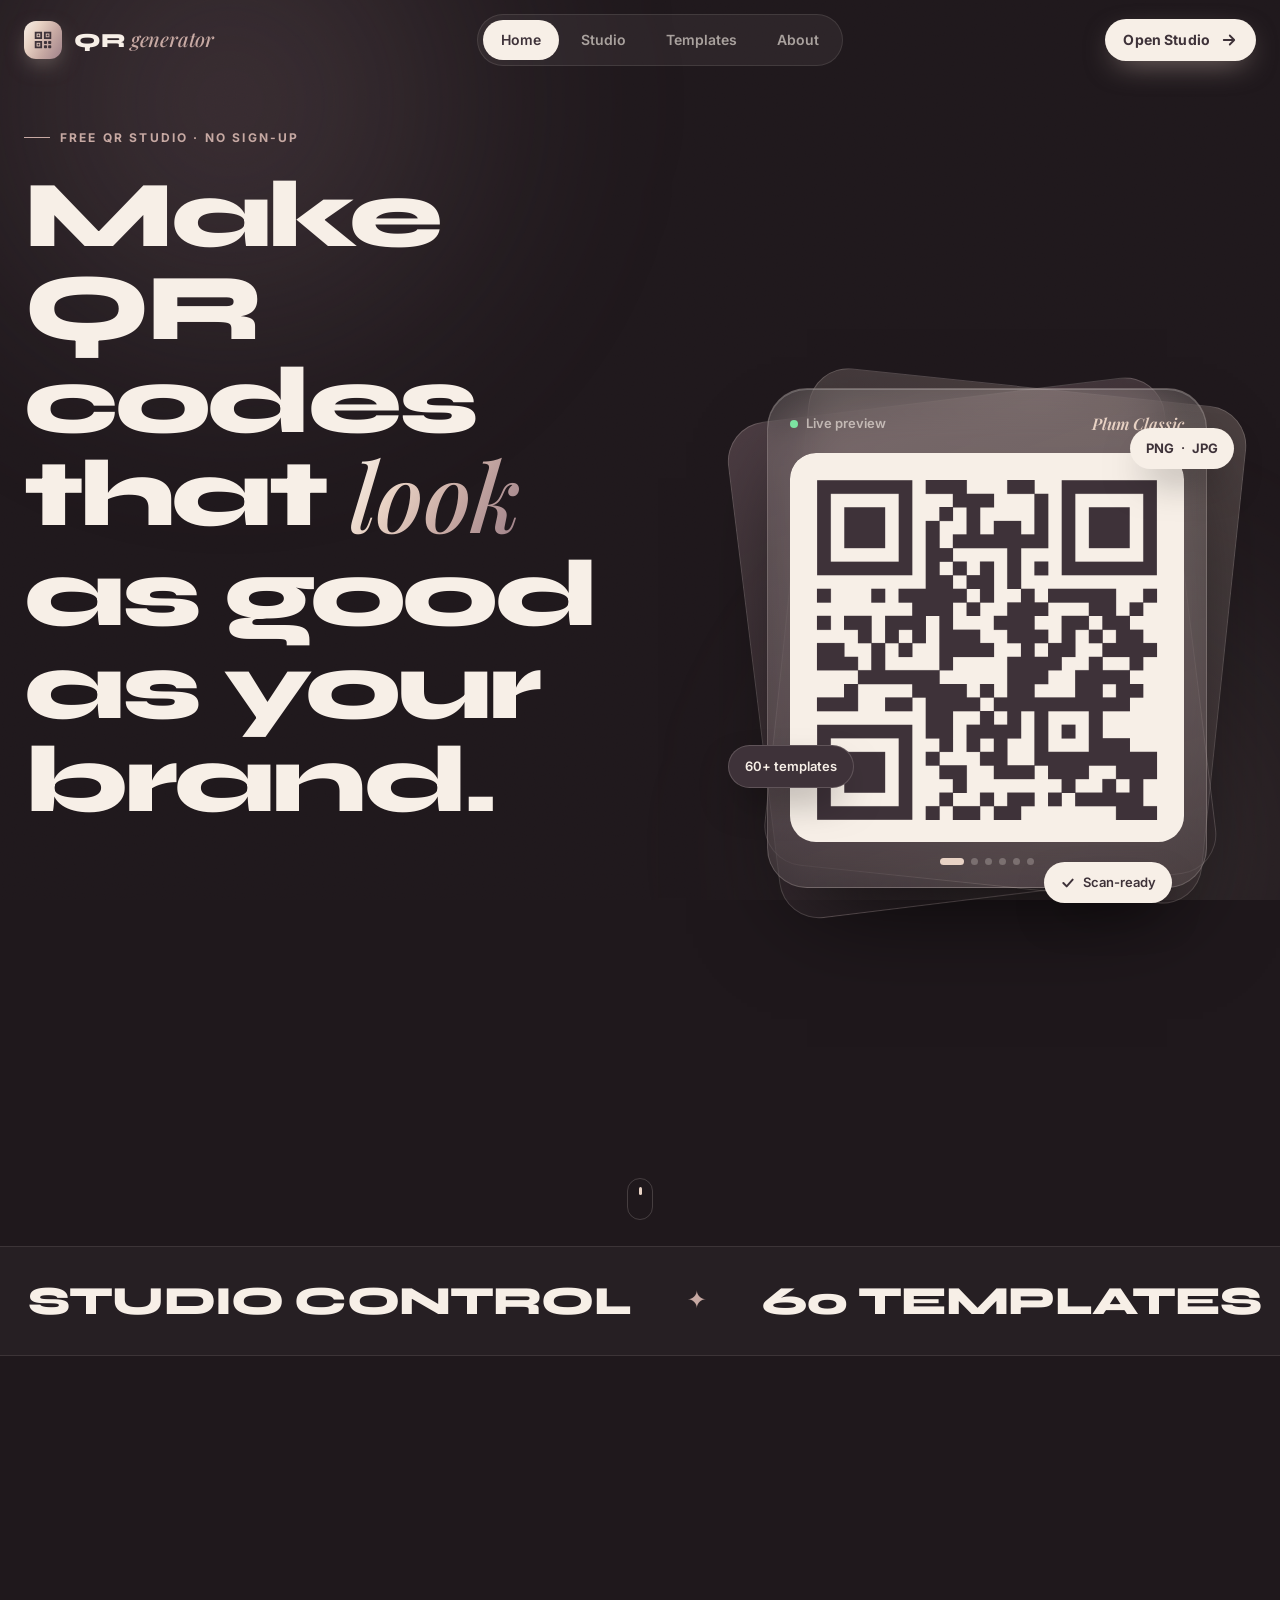
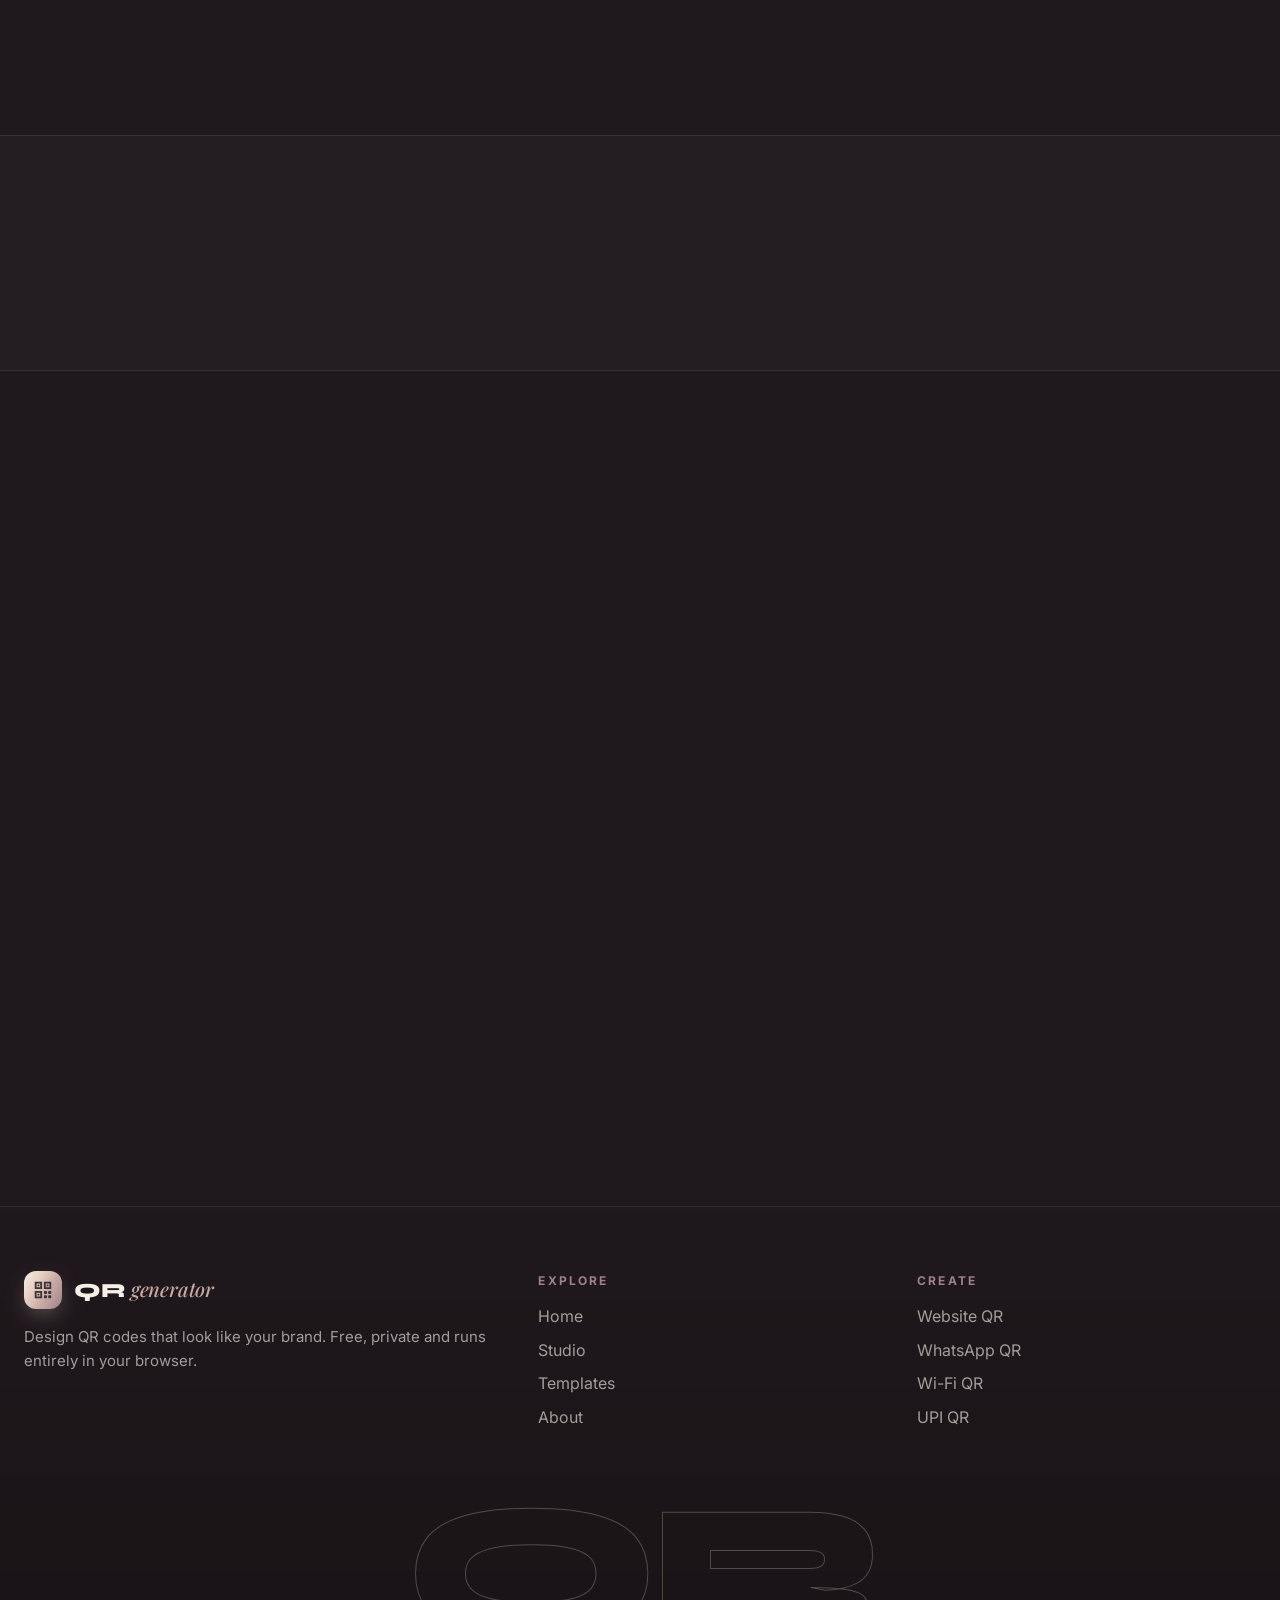
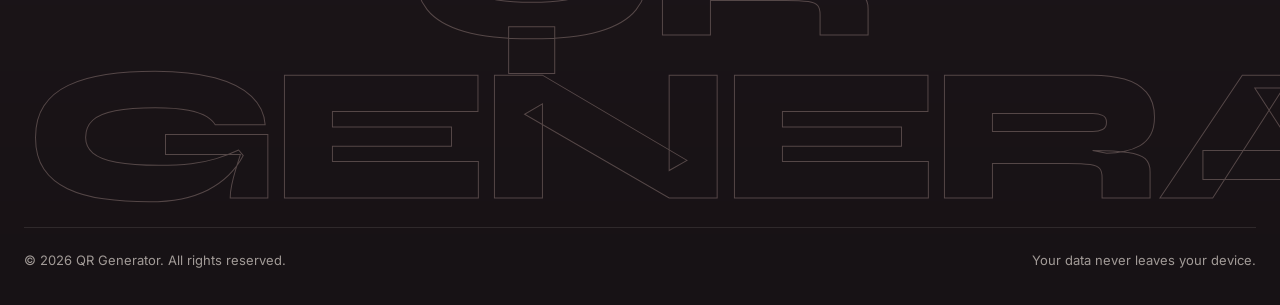
==== index.html @ 47aa8e22 "Initial deploy via Zip2Git (19 files)" ====
<!doctype html>
<html lang="en">
<head>
<meta charset="utf-8">
<meta name="viewport" content="width=device-width, initial-scale=1">
<title>QR Generator — Design QR codes that look like your brand</title>
<meta name="description" content="Paste a link, shape every detail in a full design studio, and export crisp PNG or JPG QR codes. 60 templates, 60 colour combos, logos, backgrounds — free and private.">
<meta name="theme-color" content="#1F181C">
<link rel="icon" href="assets/favicon.svg" type="image/svg+xml">
<link rel="preconnect" href="https://fonts.googleapis.com">
<link rel="preconnect" href="https://fonts.gstatic.com" crossorigin>
<link href="https://fonts.googleapis.com/css2?family=Inter:wght@400;500;600;700&family=Playfair+Display:ital,wght@1,500;1,600&family=Syne:wght@700;800&display=swap" rel="stylesheet">
<link rel="stylesheet" href="css/style.css">
<link rel="stylesheet" href="css/home.css">
<script>try{var s=sessionStorage;if(s.getItem('qro-t'))document.documentElement.classList.add('px-in');else if(s.getItem('qro-seen'))document.documentElement.classList.add('skip-loader');}catch(e){}</script>
</head>
<body data-page="home">

<div class="loader" id="loader" aria-hidden="true"><div class="loader-in">
  <div class="loader-logo"><span style="--i:0">Q</span><span style="--i:1">R</span><span class="serif" style="--i:2">g</span><span class="serif" style="--i:3">e</span><span class="serif" style="--i:4">n</span></div>
  <div class="loader-bar"><i id="loader-bar"></i></div>
  <div class="loader-count" id="loader-count">000</div>
</div></div>

<main>
  <!-- ============ HERO ============ -->
  <section class="hero">
    <div class="container hero-grid">
      <div class="hero-copy">
        <span class="eyebrow" data-reveal>Free QR studio · No sign-up</span>
        <h1 class="display hero-title" data-split>Make QR codes that <em class="serif grad-text">look</em> as good as your brand.</h1>
        <p class="lead" data-reveal style="--d:.25s">Paste a link, shape every detail inside the studio and export razor-sharp PNG or JPG. 60 templates, 60 colour combos, logos and backgrounds — all in your browser.</p>

        <form class="urlbar" id="urlform" data-reveal style="--d:.35s" autocomplete="off" novalidate>
          <svg class="u-ico" viewBox="0 0 24 24" fill="none" stroke="currentColor" stroke-width="2" stroke-linecap="round" stroke-linejoin="round" aria-hidden="true"><path d="M10 13a5 5 0 0 0 7.07 0l3-3a5 5 0 0 0-7.07-7.07l-1.7 1.7"/><path d="M14 11a5 5 0 0 0-7.07 0l-3 3A5 5 0 0 0 11 21.07l1.7-1.7"/></svg>
          <label class="sr-only" for="url">Website link</label>
          <input id="url" name="url" type="text" inputmode="url" placeholder="Paste your website link here…" spellcheck="false" autocapitalize="off">
          <button type="button" class="paste" id="paste" aria-label="Paste from clipboard" title="Paste">
            <svg viewBox="0 0 24 24" fill="none" stroke="currentColor" stroke-width="2" stroke-linecap="round" stroke-linejoin="round"><rect x="8" y="3" width="8" height="4" rx="1.5"/><path d="M16 5h2a2 2 0 0 1 2 2v12a2 2 0 0 1-2 2H6a2 2 0 0 1-2-2V7a2 2 0 0 1 2-2h2"/></svg>
            <span>Paste</span>
          </button>
          <button type="submit" class="btn btn-primary go" data-magnetic>Generate <svg class="arrow" viewBox="0 0 24 24" fill="none" stroke="currentColor" stroke-width="2.4" stroke-linecap="round" stroke-linejoin="round"><path d="M5 12h14M13 6l6 6-6 6"/></svg></button>
        </form>
        <p class="hint" id="hint" data-reveal style="--d:.45s">Or start from <a href="studio.html?type=whatsapp">WhatsApp</a>, <a href="studio.html?type=wifi">Wi-Fi</a>, <a href="studio.html?type=upi">UPI</a> or <a href="templates.html">a ready-made template</a>.</p>

        <ul class="pills" data-reveal style="--d:.55s">
          <li><i></i>PNG &amp; JPG up to 4K</li>
          <li><i></i>Logos &amp; icons</li>
          <li><i></i>100% private</li>
        </ul>
      </div>

      <div class="hero-visual" data-reveal="scale" style="--d:.3s">
        <div class="stage">
          <div class="stage-back s1"></div><div class="stage-back s2"></div>
          <div class="stage-card" data-tilt>
            <div class="stage-top"><span class="live"><i></i>Live preview</span><span class="stage-name" id="tplName">Plum Classic</span></div>
            <div class="stage-qr"><canvas id="heroqr" width="640" height="640" aria-label="Live QR code preview" role="img"></canvas></div>
            <div class="stage-dots" id="tplDots" aria-hidden="true"></div>
          </div>
          <div class="chip c1"><b>PNG</b> · <b>JPG</b></div>
          <div class="chip c2">60+ templates</div>
          <div class="chip c3"><svg viewBox="0 0 24 24" width="16" height="16" fill="none" stroke="currentColor" stroke-width="3" stroke-linecap="round" stroke-linejoin="round"><path d="M5 12l5 5 9-10"/></svg>Scan-ready</div>
        </div>
      </div>
    </div>
    <a class="scroll-cue" href="#features" aria-label="Scroll to features"><span></span></a>
  </section>

  <!-- ============ MARQUEE ============ -->
  <div class="marquee" aria-hidden="true"><div class="marquee-track">
    <span>Studio control <i>✦</i> 60 templates <i>✦</i> <b class="o">60 colour combos</b> <i>✦</i> Logo upload <i>✦</i> PNG &amp; JPG <i>✦</i> 4K export <i>✦</i> WhatsApp QR <i>✦</i> UPI QR <i>✦</i></span>
    <span>Studio control <i>✦</i> 60 templates <i>✦</i> <b class="o">60 colour combos</b> <i>✦</i> Logo upload <i>✦</i> PNG &amp; JPG <i>✦</i> 4K export <i>✦</i> WhatsApp QR <i>✦</i> UPI QR <i>✦</i></span>
  </div></div>

  <!-- ============ FEATURES ============ -->
  <section class="section" id="features">
    <div class="container">
      <span class="eyebrow" data-reveal>What you get</span>
      <h2 class="h2" data-split>Every detail, <em class="serif grad-text">in your hands.</em></h2>
      <p class="lead" data-reveal style="margin-top:18px">A full design studio that feels like your favourite design app — only the controls you need, all of them smooth.</p>

      <div class="bento">
        <article class="bcard b-studio" data-reveal data-tilt>
          <h3>Full-control studio</h3>
          <p>Shapes, colours, gradients, backgrounds, logo and label — tweak anything and watch it update live.</p>
          <div class="mock" aria-hidden="true">
            <div class="mock-rail"><i class="on"></i><i></i><i></i><i></i><i></i></div>
            <div class="mock-panel"><b></b><b class="s"></b><div class="mock-sl"><i></i></div><div class="mock-sl"><i style="width:40%"></i></div><div class="mock-sw"><i></i><i></i><i></i><i></i><i></i></div></div>
            <canvas class="mock-qr" id="mockqr" width="320" height="320"></canvas>
          </div>
        </article>
        <article class="bcard b-shapes" data-reveal style="--d:.08s" data-tilt>
          <h3>11 body shapes</h3><p>From crisp squares to liquid blobs and hearts.</p>
          <div class="shape-row" id="shapeRow" aria-hidden="true"></div>
        </article>
        <article class="bcard b-colors" data-reveal style="--d:.16s" data-tilt>
          <h3>60 colour combos</h3><p>Solid, linear or radial gradients.</p>
          <div class="sw-grid" id="swGrid" aria-hidden="true"></div>
        </article>
        <article class="bcard b-logo" data-reveal style="--d:.08s" data-tilt>
          <h3>Logos &amp; icons</h3><p>WhatsApp, Facebook, website and more — or upload your own from the gallery.</p>
          <div class="icon-row" id="iconRow" aria-hidden="true"></div>
        </article>
        <article class="bcard b-bg" data-reveal style="--d:.16s" data-tilt>
          <h3>Small · Centre · Full</h3><p>Three background layouts, or use a photo.</p>
          <div class="bg-trio" aria-hidden="true"><i class="t1"><u></u></i><i class="t2"><u></u></i><i class="t3"><u></u></i></div>
        </article>
        <article class="bcard b-export" data-reveal style="--d:.24s" data-tilt>
          <h3>Real HD export</h3><p>PNG with transparency or JPG, up to 4096 px — print-ready.</p>
          <div class="fmt" aria-hidden="true"><span>PNG</span><span>JPG</span><em class="serif">4096px</em></div>
        </article>
      </div>
    </div>
  </section>

  <!-- ============ STEPS ============ -->
  <section class="section steps" id="how">
    <div class="container steps-grid">
      <div class="steps-head">
        <span class="eyebrow" data-reveal>How it works</span>
        <h2 class="h2" data-split>Three steps. <em class="serif grad-text">That’s it.</em></h2>
        <a class="btn btn-primary" href="studio.html" data-reveal data-magnetic style="margin-top:28px">Open the studio <svg class="arrow" viewBox="0 0 24 24" fill="none" stroke="currentColor" stroke-width="2.4" stroke-linecap="round" stroke-linejoin="round"><path d="M5 12h14M13 6l6 6-6 6"/></svg></a>
      </div>
      <ol class="steps-list">
        <li data-reveal><span class="num">01</span><div><h3>Paste</h3><p>Drop in a link — or choose WhatsApp, Wi-Fi, UPI, email or plain text.</p></div></li>
        <li data-reveal><span class="num">02</span><div><h3>Design</h3><p>Pick a template or build your own: shape, size, colours, background, logo, label.</p></div></li>
        <li data-reveal><span class="num">03</span><div><h3>Download</h3><p>Export a sharp PNG or JPG in the size you need. Scan it, print it, share it.</p></div></li>
      </ol>
    </div>
  </section>

  <!-- ============ TEMPLATES TEASER ============ -->
  <section class="section" id="tpl">
    <div class="container">
      <div class="tpl-head">
        <div>
          <span class="eyebrow" data-reveal>Templates</span>
          <h2 class="h2" data-split>Start from something <em class="serif grad-text">beautiful.</em></h2>
        </div>
        <a class="btn btn-ghost" href="templates.html" data-reveal>Browse all 60 <svg class="arrow" viewBox="0 0 24 24" fill="none" stroke="currentColor" stroke-width="2.4" stroke-linecap="round" stroke-linejoin="round"><path d="M5 12h14M13 6l6 6-6 6"/></svg></a>
      </div>
      <div class="tpl-grid" id="tplGrid"></div>
    </div>
  </section>

  <!-- ============ STATS ============ -->
  <section class="stats">
    <div class="container stats-grid">
      <div data-reveal><b data-count="60" data-suffix="">0</b><span>Ready templates</span></div>
      <div data-reveal style="--d:.08s"><b data-count="60" data-suffix="">0</b><span>Colour combos</span></div>
      <div data-reveal style="--d:.16s"><b data-count="11" data-suffix="">0</b><span>Body shapes</span></div>
      <div data-reveal style="--d:.24s"><b data-count="4096" data-suffix="">0</b><span>Max export px</span></div>
    </div>
  </section>

  <!-- ============ CTA ============ -->
  <section class="section cta">
    <div class="container">
      <div class="cta-card" data-reveal="scale">
        <h2 class="display">Your link deserves better than <em class="serif grad-text">a boring square.</em></h2>
        <a class="btn btn-primary" href="studio.html" data-magnetic>Create my QR code <svg class="arrow" viewBox="0 0 24 24" fill="none" stroke="currentColor" stroke-width="2.4" stroke-linecap="round" stroke-linejoin="round"><path d="M5 12h14M13 6l6 6-6 6"/></svg></a>
      </div>
    </div>
  </section>
</main>

<script src="js/qr-core.js"></script>
<script src="js/qr-render.js"></script>
<script src="js/data.js"></script>
<script src="js/qr-kit.js"></script>
<script src="js/ui.js"></script>
<script src="js/home.js"></script>
</body>
</html>
---- css/style.css ----
/* ==========================================================================
   QR Generator — shared design system
   Palette from reference: #3E3239 · #6B5560 · #9E8189 · #C7A9A3 · #E8D2C4 · #F7EFE7
   ========================================================================== */
:root {
  --ink: #181215;
  --bg: #1F181C;
  --bg-2: #261E23;
  --panel: #2C2328;
  --plum: #3E3239;
  --mauve: #6B5560;
  --rose: #9E8189;
  --dusty: #C7A9A3;
  --sand: #E8D2C4;
  --cream: #F7EFE7;
  --line: rgba(247, 239, 231, .10);
  --line-2: rgba(247, 239, 231, .18);
  --text: #F7EFE7;
  --muted: rgba(247, 239, 231, .62);
  --grad: linear-gradient(120deg, #F7EFE7 0%, #E8D2C4 30%, #C7A9A3 62%, #9E8189 100%);
  --grad-soft: linear-gradient(135deg, rgba(232, 210, 196, .16), rgba(158, 129, 137, .10));
  --ease: cubic-bezier(.22, 1, .36, 1);
  --ease-io: cubic-bezier(.76, 0, .24, 1);
  --radius: 22px;
  --font-display: "Syne", "Plus Jakarta Sans", "Segoe UI", system-ui, sans-serif;
  --font-serif: "Playfair Display", "Georgia", serif;
  --font-body: "Inter", system-ui, -apple-system, "Segoe UI", Roboto, sans-serif;
}

*, *::before, *::after { box-sizing: border-box; }
html { scroll-behavior: smooth; -webkit-text-size-adjust: 100%; }
body {
  margin: 0; background: var(--bg); color: var(--text);
  font-family: var(--font-body); font-size: 16px; line-height: 1.6;
  -webkit-font-smoothing: antialiased; overflow-x: hidden;
}
img, canvas, svg { display: block; max-width: 100%; }
a { color: inherit; text-decoration: none; }
button { font: inherit; color: inherit; cursor: pointer; border: 0; background: none; }
input, select, textarea { font: inherit; color: inherit; }
::selection { background: var(--dusty); color: var(--ink); }
:focus-visible { outline: 2px solid var(--sand); outline-offset: 3px; border-radius: 8px; }
.sr-only { position: absolute; width: 1px; height: 1px; overflow: hidden; clip: rect(0 0 0 0); white-space: nowrap; }

/* scrollbar */
* { scrollbar-width: thin; scrollbar-color: var(--mauve) transparent; }
::-webkit-scrollbar { width: 8px; height: 8px; }
::-webkit-scrollbar-thumb { background: var(--mauve); border-radius: 8px; }

/* ----- ambient background ----- */
.ambient { position: fixed; inset: 0; z-index: -1; overflow: hidden; pointer-events: none; }
.ambient::before, .ambient::after {
  content: ""; position: absolute; width: 60vmax; height: 60vmax; border-radius: 50%;
  filter: blur(90px); opacity: .5;
}
.ambient::before { background: radial-gradient(circle, rgba(158, 129, 137, .55), transparent 65%); top: -22vmax; left: -12vmax; animation: drift 18s ease-in-out infinite alternate; }
.ambient::after { background: radial-gradient(circle, rgba(232, 210, 196, .28), transparent 65%); bottom: -26vmax; right: -14vmax; animation: drift 22s ease-in-out infinite alternate-reverse; }
@keyframes drift { to { transform: translate3d(8vmax, 6vmax, 0) scale(1.15); } }
.grain {
  position: fixed; inset: 0; z-index: 0; pointer-events: none; opacity: .06; mix-blend-mode: overlay;
  background-image: url("data:image/svg+xml;utf8,<svg xmlns='http://www.w3.org/2000/svg' width='160' height='160'><filter id='n'><feTurbulence type='fractalNoise' baseFrequency='.9' numOctaves='2' stitchTiles='stitch'/></filter><rect width='100%' height='100%' filter='url(%23n)'/></svg>");
}
.cursor-glow {
  position: fixed; left: 0; top: 0; width: 420px; height: 420px; margin: -210px 0 0 -210px; z-index: 0; pointer-events: none;
  background: radial-gradient(circle, rgba(232, 210, 196, .13), transparent 62%); transition: opacity .4s; opacity: 0;
  will-change: transform;
}
@media (pointer: coarse) { .cursor-glow { display: none; } }

/* ----- typography ----- */
.display { font-family: var(--font-display); font-weight: 800; letter-spacing: -.035em; line-height: .98; }
.serif { font-family: var(--font-serif); font-style: italic; font-weight: 500; letter-spacing: -.01em; }
.grad-text { background: var(--grad); -webkit-background-clip: text; background-clip: text; color: transparent; }
.eyebrow {
  display: inline-flex; align-items: center; gap: 10px; font-size: 12px; font-weight: 700; letter-spacing: .18em;
  text-transform: uppercase; color: var(--dusty);
}
.eyebrow::before { content: ""; width: 26px; height: 1px; background: var(--dusty); }
.container { width: min(1240px, 100% - 48px); margin-inline: auto; }
.section { padding: clamp(72px, 10vw, 140px) 0; position: relative; z-index: 1; }
.h2 { font-family: var(--font-display); font-weight: 800; font-size: clamp(34px, 5.4vw, 68px); letter-spacing: -.035em; line-height: 1.02; margin: 18px 0 0; }
.lead { color: var(--muted); font-size: clamp(16px, 1.6vw, 19px); max-width: 56ch; }

/* ----- buttons ----- */
.btn {
  --h: 52px; display: inline-flex; align-items: center; justify-content: center; gap: 10px; height: var(--h); padding: 0 26px;
  border-radius: 999px; font-weight: 700; font-size: 15px; letter-spacing: .01em; position: relative; overflow: hidden; isolation: isolate;
  transition: transform .4s var(--ease), box-shadow .4s var(--ease), background .3s, color .3s; white-space: nowrap;
}
.btn svg { width: 18px; height: 18px; flex: none; transition: transform .4s var(--ease); }
.btn:hover svg.arrow { transform: translateX(4px); }
.btn-primary { background: var(--cream); color: var(--plum); box-shadow: 0 10px 30px -10px rgba(232, 210, 196, .55); }
.btn-primary::before {
  content: ""; position: absolute; inset: 0; z-index: -1; background: var(--grad); background-size: 200% 100%;
  opacity: 0; transition: opacity .35s; animation: sheen 4s linear infinite;
}
.btn-primary:hover::before { opacity: 1; }
.btn-primary:hover { transform: translateY(-2px); box-shadow: 0 16px 40px -10px rgba(232, 210, 196, .7); }
.btn-primary:active { transform: translateY(0) scale(.98); }
@keyframes sheen { to { background-position: -200% 0; } }
.btn-ghost { background: rgba(247, 239, 231, .06); border: 1px solid var(--line-2); backdrop-filter: blur(10px); }
.btn-ghost:hover { background: rgba(247, 239, 231, .12); transform: translateY(-2px); }
.btn-sm { --h: 42px; padding: 0 18px; font-size: 14px; }
.btn[disabled] { opacity: .5; pointer-events: none; }

/* ----- nav ----- */
.nav { position: fixed; top: 0; left: 0; right: 0; z-index: 60; padding: 14px 0; transition: transform .5s var(--ease), background .4s, backdrop-filter .4s; }
.nav.scrolled { background: rgba(31, 24, 28, .72); backdrop-filter: blur(18px) saturate(1.4); -webkit-backdrop-filter: blur(18px) saturate(1.4); border-bottom: 1px solid var(--line); }
.nav.hide { transform: translateY(-100%); }
.nav-in { display: flex; align-items: center; justify-content: space-between; gap: 20px; }
.brand { display: inline-flex; align-items: center; gap: 12px; font-family: var(--font-display); font-weight: 800; font-size: 20px; letter-spacing: -.02em; }
.brand-mark {
  width: 38px; height: 38px; border-radius: 12px; background: var(--grad); display: grid; place-items: center; color: var(--plum);
  box-shadow: 0 8px 24px -8px rgba(232, 210, 196, .6); transition: transform .6s var(--ease);
}
.brand:hover .brand-mark { transform: rotate(-12deg) scale(1.08); }
.brand-mark svg { width: 22px; height: 22px; }
.nav-links { display: flex; align-items: center; gap: 4px; padding: 5px; border-radius: 999px; background: rgba(247, 239, 231, .06); border: 1px solid var(--line); }
.nav-links a { padding: 9px 18px; border-radius: 999px; font-size: 14px; font-weight: 600; color: var(--muted); transition: color .3s, background .3s; }
.nav-links a:hover { color: var(--text); }
.nav-links a[aria-current="page"] { background: var(--cream); color: var(--plum); }
.nav-cta { display: flex; align-items: center; gap: 10px; }
.burger { display: none; width: 44px; height: 44px; border-radius: 50%; background: rgba(247, 239, 231, .08); border: 1px solid var(--line-2); place-items: center; }
.burger span, .burger span::before { display: block; width: 18px; height: 2px; background: var(--cream); border-radius: 2px; position: relative; transition: transform .4s var(--ease); }
.burger span::before { content: ""; position: absolute; top: 6px; }
.burger[aria-expanded="true"] span { transform: translateY(3px) rotate(45deg); }
.burger[aria-expanded="true"] span::before { transform: translateY(-6px) rotate(-90deg); top: 6px; }
.mobile-menu {
  position: fixed; inset: 0; z-index: 55; background: rgba(24, 18, 21, .96); backdrop-filter: blur(20px); display: flex; flex-direction: column;
  justify-content: center; gap: 6px; padding: 100px 28px 40px; clip-path: circle(0 at calc(100% - 46px) 40px); transition: clip-path .7s var(--ease-io);
  pointer-events: none;
}
.mobile-menu.open { clip-path: circle(150% at calc(100% - 46px) 40px); pointer-events: auto; }
.mobile-menu a { font-family: var(--font-display); font-weight: 800; font-size: clamp(38px, 11vw, 64px); letter-spacing: -.03em; line-height: 1.15; opacity: 0; transform: translateY(24px); transition: opacity .5s, transform .6s var(--ease); }
.mobile-menu.open a { opacity: 1; transform: none; }
.mobile-menu.open a:nth-child(2) { transition-delay: .08s; } .mobile-menu.open a:nth-child(3) { transition-delay: .16s; } .mobile-menu.open a:nth-child(4) { transition-delay: .24s; }
.mobile-menu a[aria-current="page"] { color: var(--dusty); font-family: var(--font-serif); font-style: italic; font-weight: 500; }
@media (max-width: 880px) {
  .nav-links, .nav-cta .btn { display: none; }
  .burger { display: grid; }
}

/* ----- scroll reveal ----- */
[data-reveal] { opacity: 0; transform: translateY(36px); transition: opacity 1s var(--ease), transform 1.1s var(--ease); transition-delay: var(--d, 0s); }
[data-reveal].in { opacity: 1; transform: none; }
[data-reveal="left"] { transform: translateX(-40px); }
[data-reveal="scale"] { transform: scale(.92); }
.split .w { display: inline-block; overflow: hidden; vertical-align: top; padding: .08em .02em .12em; margin: -.08em -.02em -.12em; }
.split .w > span { display: inline-block; transform: translateY(115%) rotate(4deg); transition: transform 1.1s var(--ease); transition-delay: calc(var(--i) * 55ms + var(--base, 0ms)); }
.split.in .w > span { transform: none; }

/* ----- marquee ----- */
.marquee { overflow: hidden; border-block: 1px solid var(--line); background: rgba(247, 239, 231, .03); padding: 22px 0; position: relative; z-index: 1; }
.marquee-track { display: flex; width: max-content; animation: marq 38s linear infinite; }
.marquee:hover .marquee-track { animation-play-state: paused; }
.marquee-track span { font-family: var(--font-display); font-weight: 800; font-size: clamp(22px, 3.2vw, 40px); letter-spacing: -.02em; padding: 0 28px; white-space: nowrap; display: inline-flex; align-items: center; gap: 56px; text-transform: uppercase; }
.marquee-track span i { font-style: normal; color: var(--dusty); font-size: .6em; }
.marquee-track span.o { color: transparent; -webkit-text-stroke: 1.2px var(--rose); }
@keyframes marq { to { transform: translateX(-50%); } }

/* ----- loader + pixel transition ----- */
.loader {
  position: fixed; inset: 0; z-index: 9999; background: var(--ink); display: grid; place-items: center; overflow: hidden;
}
.loader-in { display: flex; flex-direction: column; align-items: center; gap: 22px; }
.loader-logo { display: flex; gap: 4px; font-family: var(--font-display); font-weight: 800; font-size: clamp(54px, 12vw, 120px); letter-spacing: -.04em; line-height: 1; }
.loader-logo span { display: inline-block; opacity: 0; transform: translateY(60%) scale(.8); animation: lg .9s var(--ease) forwards; animation-delay: calc(var(--i) * 70ms + .1s); }
.loader-logo .serif { color: var(--dusty); }
@keyframes lg { to { opacity: 1; transform: none; } }
.loader-bar { width: min(260px, 60vw); height: 3px; background: rgba(247, 239, 231, .12); border-radius: 3px; overflow: hidden; }
.loader-bar i { display: block; height: 100%; width: 0; background: var(--grad); transition: width .2s linear; }
.loader-count { font-family: var(--font-display); font-weight: 700; font-size: 13px; letter-spacing: .24em; color: var(--rose); }
.loader.done .loader-in { opacity: 0; transform: scale(.96); transition: .5s var(--ease); }
.loader.done { background: transparent; pointer-events: none; }

#px { position: fixed; inset: 0; z-index: 9998; display: grid; pointer-events: none; }
#px.on { pointer-events: all; }
#px i { background: var(--c, var(--plum)); transform: scale(0); transition: transform .45s var(--ease-io); transition-delay: var(--dl, 0ms); }
#px.cover i { transform: scale(1.02); }
#px.nt i { transition: none; }
.skip-loader .loader, .px-in .loader { display: none; }
html.px-in::before { content: ""; position: fixed; inset: 0; z-index: 9997; background: var(--plum); }
html.px-in body { overflow: hidden; }

/* ----- footer ----- */
.footer { border-top: 1px solid var(--line); padding: 64px 0 34px; position: relative; z-index: 1; background: linear-gradient(to bottom, transparent, rgba(0, 0, 0, .25)); }
.footer-grid { display: grid; grid-template-columns: 1.4fr 1fr 1fr; gap: 40px; }
.footer h4 { margin: 0 0 14px; font-size: 12px; letter-spacing: .18em; text-transform: uppercase; color: var(--rose); }
.footer ul { list-style: none; margin: 0; padding: 0; display: grid; gap: 8px; }
.footer ul a { color: var(--muted); transition: color .3s, padding .3s; }
.footer ul a:hover { color: var(--cream); padding-left: 6px; }
.footer-big { font-family: var(--font-display); font-weight: 800; font-size: clamp(54px, 15vw, 210px); letter-spacing: -.05em; line-height: .85; margin: 60px 0 10px; color: transparent; -webkit-text-stroke: 1px rgba(199, 169, 163, .35); text-align: center; user-select: none; }
.footer-bot { display: flex; justify-content: space-between; flex-wrap: wrap; gap: 12px; color: var(--muted); font-size: 13px; border-top: 1px solid var(--line); padding-top: 22px; }
@media (max-width: 760px) { .footer-grid { grid-template-columns: 1fr 1fr; } .footer-grid > :first-child { grid-column: 1 / -1; } }

/* ----- toast ----- */
.toast {
  position: fixed; left: 50%; bottom: 28px; z-index: 9000; transform: translate(-50%, 30px); opacity: 0; pointer-events: none;
  background: var(--cream); color: var(--plum); font-weight: 700; font-size: 14px; padding: 12px 22px; border-radius: 999px;
  box-shadow: 0 20px 50px -12px rgba(0, 0, 0, .6); transition: .5s var(--ease); max-width: calc(100% - 32px); text-align: center;
}
.toast.show { transform: translate(-50%, 0); opacity: 1; }

@media (prefers-reduced-motion: reduce) {
  *, *::before, *::after { animation-duration: .001ms !important; animation-iteration-count: 1 !important; transition-duration: .001ms !important; scroll-behavior: auto !important; }
  [data-reveal], .split .w > span { opacity: 1; transform: none; }
}
---- css/home.css ----
/* ===== Home ===== */
.split .grad-text { background: none; -webkit-text-fill-color: initial; }
.split .grad-text .w > span { background: var(--grad); -webkit-background-clip: text; background-clip: text; color: transparent; -webkit-text-fill-color: transparent; }

.hero { min-height: 100svh; display: flex; align-items: center; padding: 120px 0 90px; position: relative; z-index: 1; }
.hero-grid { display: grid; grid-template-columns: 1.08fr .92fr; gap: clamp(32px, 5vw, 80px); align-items: center; }
.hero-title { font-size: clamp(44px, 7.4vw, 104px); margin: 22px 0 26px; }
.hero .lead { margin-bottom: 34px; }

/* URL bar */
@property --a { syntax: '<angle>'; inherits: false; initial-value: 0deg; }
@keyframes spin { to { --a: 360deg; } }
.urlbar {
  position: relative; display: flex; align-items: center; gap: 8px; padding: 8px 8px 8px 22px; border-radius: 999px; max-width: 680px;
  background: rgba(247, 239, 231, .07); backdrop-filter: blur(16px); -webkit-backdrop-filter: blur(16px);
  box-shadow: inset 0 0 0 1px var(--line-2), 0 30px 70px -30px rgba(0, 0, 0, .7); transition: box-shadow .4s, transform .4s var(--ease);
}
.urlbar::before {
  content: ""; position: absolute; inset: 0; border-radius: inherit; padding: 1.6px; pointer-events: none;
  background: conic-gradient(from var(--a), transparent 0 55%, var(--sand) 78%, var(--cream) 86%, transparent 100%);
  -webkit-mask: linear-gradient(#000 0 0) content-box, linear-gradient(#000 0 0); -webkit-mask-composite: xor; mask-composite: exclude;
  animation: spin 4.5s linear infinite;
}
.urlbar:focus-within { box-shadow: inset 0 0 0 1px var(--dusty), 0 0 0 6px rgba(199, 169, 163, .14), 0 30px 70px -30px rgba(0, 0, 0, .7); transform: translateY(-2px); }
.urlbar.shake { animation: shake .45s; }
@keyframes shake { 20%, 60% { transform: translateX(-8px); } 40%, 80% { transform: translateX(8px); } }
.u-ico { width: 22px; height: 22px; color: var(--dusty); flex: none; }
.urlbar input { flex: 1; min-width: 0; background: none; border: 0; outline: 0; font-size: 17px; padding: 14px 6px; color: var(--cream); }
.urlbar input::placeholder { color: rgba(247, 239, 231, .42); }
.paste { display: inline-flex; align-items: center; gap: 8px; height: 44px; padding: 0 16px; border-radius: 999px; color: var(--muted); font-weight: 600; font-size: 14px; transition: background .3s, color .3s; }
.paste:hover { background: rgba(247, 239, 231, .09); color: var(--cream); }
.paste svg { width: 18px; height: 18px; }
.urlbar .go { --h: 54px; }
.hint { margin: 16px 0 0; font-size: 14px; color: var(--muted); }
.hint a { color: var(--sand); border-bottom: 1px solid rgba(232, 210, 196, .35); transition: border-color .3s; }
.hint a:hover { border-color: var(--sand); }
.pills { list-style: none; display: flex; flex-wrap: wrap; gap: 10px; padding: 0; margin: 30px 0 0; }
.pills li { display: inline-flex; align-items: center; gap: 9px; font-size: 13px; font-weight: 600; padding: 8px 15px; border-radius: 999px; background: rgba(247, 239, 231, .05); border: 1px solid var(--line); color: var(--sand); }
.pills i { width: 7px; height: 7px; border-radius: 50%; background: var(--dusty); box-shadow: 0 0 0 4px rgba(199, 169, 163, .18); }

/* hero visual */
.hero-visual { display: grid; place-items: center; }
.stage { position: relative; width: min(440px, 100%); aspect-ratio: .88; }
.stage-back { position: absolute; inset: 0; border-radius: 40px; border: 1px solid var(--line-2); }
.stage-back.s1 { background: linear-gradient(160deg, rgba(158, 129, 137, .35), rgba(62, 50, 57, .2)); transform: rotate(-7deg) translate(-16px, 8px); animation: bob 9s ease-in-out infinite; }
.stage-back.s2 { background: linear-gradient(200deg, rgba(232, 210, 196, .22), rgba(107, 85, 96, .15)); transform: rotate(6deg) translate(18px, -4px); animation: bob 11s ease-in-out infinite reverse; }
@keyframes bob { 50% { translate: 0 -12px; } }
.stage-card {
  position: absolute; inset: 0; border-radius: 40px; padding: 22px; display: flex; flex-direction: column; gap: 16px;
  background: linear-gradient(160deg, rgba(247, 239, 231, .16), rgba(247, 239, 231, .05)); backdrop-filter: blur(22px); -webkit-backdrop-filter: blur(22px);
  border: 1px solid var(--line-2); box-shadow: 0 50px 100px -40px rgba(0, 0, 0, .8), inset 0 1px 0 rgba(255, 255, 255, .2);
  transition: transform .25s ease-out; will-change: transform;
}
.stage-top { display: flex; justify-content: space-between; align-items: center; font-size: 13px; font-weight: 600; color: var(--muted); }
.live { display: inline-flex; align-items: center; gap: 8px; }
.live i { width: 8px; height: 8px; border-radius: 50%; background: #7CE3A1; box-shadow: 0 0 0 0 rgba(124, 227, 161, .6); animation: pulse 2s infinite; }
@keyframes pulse { 70% { box-shadow: 0 0 0 9px rgba(124, 227, 161, 0); } 100% { box-shadow: 0 0 0 0 rgba(124, 227, 161, 0); } }
.stage-name { font-family: var(--font-serif); font-style: italic; font-size: 16px; color: var(--sand); }
.stage-qr { flex: 1; min-height: 0; border-radius: 26px; overflow: hidden; display: grid; place-items: center; background: #fff2; }
.stage-qr canvas { width: 100%; height: 100%; object-fit: contain; border-radius: 26px; }
.stage-qr canvas.pop { animation: pop .7s var(--ease); }
@keyframes pop { from { opacity: 0; transform: scale(.92) rotate(-2deg); filter: blur(6px); } }
.stage-dots { display: flex; justify-content: center; gap: 7px; }
.stage-dots i { width: 7px; height: 7px; border-radius: 99px; background: rgba(247, 239, 231, .25); transition: width .4s var(--ease), background .4s; }
.stage-dots i.on { width: 24px; background: var(--sand); }
.chip { position: absolute; padding: 10px 16px; border-radius: 999px; font-size: 13px; font-weight: 600; background: var(--cream); color: var(--plum); box-shadow: 0 18px 40px -14px rgba(0, 0, 0, .6); display: inline-flex; gap: 7px; align-items: center; z-index: 2; }
.chip.c1 { top: 8%; right: -6%; animation: bob 6s ease-in-out infinite; }
.chip.c2 { bottom: 20%; left: -9%; background: var(--plum); color: var(--cream); border: 1px solid var(--line-2); animation: bob 7s ease-in-out infinite reverse; }
.chip.c3 { bottom: -3%; right: 8%; animation: bob 8s ease-in-out infinite; }

.scroll-cue { position: absolute; left: 50%; bottom: 26px; width: 26px; height: 42px; border-radius: 20px; border: 1.5px solid var(--line-2); transform: translateX(-50%); display: grid; place-items: start center; padding-top: 8px; }
.scroll-cue span { width: 3px; height: 8px; border-radius: 3px; background: var(--sand); animation: cue 1.8s var(--ease) infinite; }
@keyframes cue { 0% { opacity: 0; transform: translateY(0); } 30% { opacity: 1; } 100% { opacity: 0; transform: translateY(16px); } }

/* bento */
.bento { display: grid; grid-template-columns: repeat(12, 1fr); gap: 18px; margin-top: 56px; }
.bcard {
  position: relative; border-radius: 30px; padding: 28px; background: linear-gradient(160deg, rgba(247, 239, 231, .08), rgba(247, 239, 231, .025));
  border: 1px solid var(--line); overflow: hidden; transition: transform .25s ease-out, border-color .4s, opacity 1s var(--ease);
}
.bcard::after { content: ""; position: absolute; inset: 0; pointer-events: none; opacity: 0; transition: opacity .4s; background: radial-gradient(420px circle at var(--mx, 50%) var(--my, 0%), rgba(232, 210, 196, .14), transparent 60%); }
.bcard:hover { border-color: var(--line-2); }
.bcard:hover::after { opacity: 1; }
.bcard h3 { font-family: var(--font-display); font-weight: 800; font-size: 24px; letter-spacing: -.02em; margin: 0 0 8px; line-height: 1.15; }
.bcard p { margin: 0; color: var(--muted); font-size: 15px; max-width: 38ch; }
.b-studio { grid-column: span 7; grid-row: span 2; min-height: 460px; display: flex; flex-direction: column; }
.b-shapes { grid-column: span 5; } .b-colors { grid-column: span 5; }
.b-logo { grid-column: span 4; } .b-bg { grid-column: span 4; } .b-export { grid-column: span 4; }
@media (max-width: 980px) { .b-studio { grid-column: 1 / -1; } .b-shapes, .b-colors { grid-column: span 6; } .b-logo, .b-bg, .b-export { grid-column: span 6; } .b-export { grid-column: 1 / -1; } }
@media (max-width: 640px) { .bento > * { grid-column: 1 / -1 !important; } }

.mock { flex: 1; margin-top: 26px; display: grid; grid-template-columns: 38px 1fr 1.1fr; gap: 12px; align-items: stretch; min-height: 230px; }
.mock-rail { display: grid; align-content: start; gap: 8px; padding: 8px 0; }
.mock-rail i { height: 30px; border-radius: 10px; background: rgba(247, 239, 231, .08); }
.mock-rail i.on { background: var(--cream); animation: railp 5s ease-in-out infinite; }
@keyframes railp { 50% { background: var(--dusty); } }
.mock-panel { border-radius: 18px; background: rgba(0, 0, 0, .22); padding: 16px; display: grid; align-content: start; gap: 12px; }
.mock-panel b { display: block; height: 10px; width: 60%; border-radius: 6px; background: rgba(247, 239, 231, .35); }
.mock-panel b.s { width: 38%; background: rgba(247, 239, 231, .15); }
.mock-sl { height: 6px; border-radius: 6px; background: rgba(247, 239, 231, .12); overflow: hidden; }
.mock-sl i { display: block; height: 100%; width: 70%; border-radius: 6px; background: var(--grad); animation: slide 6s ease-in-out infinite alternate; }
.mock-sl:nth-of-type(2) i { animation-delay: -2s; }
@keyframes slide { from { width: 20%; } to { width: 90%; } }
.mock-sw { display: flex; gap: 8px; margin-top: 4px; }
.mock-sw i { width: 22px; height: 22px; border-radius: 50%; background: var(--plum); border: 2px solid var(--cream); }
.mock-sw i:nth-child(2) { background: var(--rose); } .mock-sw i:nth-child(3) { background: var(--dusty); } .mock-sw i:nth-child(4) { background: var(--sand); } .mock-sw i:nth-child(5) { background: #BE185D; }
.mock-qr { width: 100%; height: 100%; border-radius: 18px; object-fit: contain; background: var(--cream); align-self: center; max-height: 280px; }

.shape-row { display: flex; flex-wrap: wrap; gap: 10px; margin-top: 22px; }
.shape-row canvas { width: 48px; height: 48px; border-radius: 14px; background: rgba(247, 239, 231, .08); padding: 5px; transition: transform .4s var(--ease), background .3s; }
.shape-row canvas:hover { transform: translateY(-5px) rotate(-4deg); background: rgba(247, 239, 231, .16); }
.sw-grid { display: grid; grid-template-columns: repeat(10, 1fr); gap: 8px; margin-top: 22px; }
.sw-grid i { aspect-ratio: 1; border-radius: 50%; border: 2px solid rgba(247, 239, 231, .14); transition: transform .35s var(--ease); }
.sw-grid i:hover { transform: scale(1.35); z-index: 1; }
.icon-row { display: flex; flex-wrap: wrap; gap: 10px; margin-top: 22px; }
.icon-row img { width: 42px; height: 42px; border-radius: 50%; transition: transform .45s var(--ease); }
.icon-row img:hover { transform: translateY(-6px) rotate(10deg) scale(1.1); }
.bg-trio { display: flex; gap: 12px; margin-top: 22px; }
.bg-trio i { flex: 1; aspect-ratio: 1; border-radius: 14px; display: grid; place-items: center; transition: transform .45s var(--ease); }
.bg-trio i:hover { transform: translateY(-6px); }
.bg-trio u { display: block; background: repeating-conic-gradient(var(--plum) 0 25%, var(--cream) 0 50%) 0 0 / 8px 8px; border-radius: 3px; }
.bg-trio .t1 { background: var(--dusty); } .bg-trio .t1 u { width: 62%; height: 62%; outline: 5px solid var(--cream); }
.bg-trio .t2 { background: var(--mauve); } .bg-trio .t2 u { width: 48%; height: 48%; outline: 12px solid var(--cream); }
.bg-trio .t3 { background: var(--cream); } .bg-trio .t3 u { width: 78%; height: 78%; }
.fmt { display: flex; align-items: center; gap: 10px; margin-top: 22px; flex-wrap: wrap; }
.fmt span { padding: 8px 16px; border-radius: 999px; background: var(--cream); color: var(--plum); font-weight: 800; font-size: 13px; letter-spacing: .06em; }
.fmt span:nth-child(2) { background: var(--dusty); }
.fmt em { font-size: 22px; color: var(--sand); }

/* steps */
.steps-grid { display: grid; grid-template-columns: .9fr 1.1fr; gap: clamp(30px, 6vw, 100px); align-items: start; }
.steps-head { position: sticky; top: 120px; }
.steps-list { list-style: none; margin: 0; padding: 0; display: grid; gap: 18px; }
.steps-list li { display: grid; grid-template-columns: auto 1fr; gap: 28px; padding: 34px; border-radius: 30px; border: 1px solid var(--line); background: linear-gradient(160deg, rgba(247, 239, 231, .07), rgba(247, 239, 231, .02)); transition: transform .5s var(--ease), border-color .4s, opacity 1s var(--ease); }
.steps-list li:hover { transform: translateX(10px); border-color: var(--line-2); }
.num { font-family: var(--font-serif); font-style: italic; font-size: clamp(54px, 7vw, 92px); line-height: .9; color: transparent; -webkit-text-stroke: 1.2px var(--dusty); }
.steps-list h3 { margin: 0 0 8px; font-family: var(--font-display); font-weight: 800; font-size: clamp(26px, 3vw, 38px); letter-spacing: -.03em; }
.steps-list p { margin: 0; color: var(--muted); max-width: 40ch; }
@media (max-width: 900px) { .steps-grid { grid-template-columns: 1fr; } .steps-head { position: static; } .steps-list li { grid-template-columns: 1fr; gap: 10px; } }

/* templates teaser */
.tpl-head { display: flex; justify-content: space-between; align-items: end; gap: 24px; flex-wrap: wrap; margin-bottom: 44px; }
.tpl-grid { display: grid; grid-template-columns: repeat(4, 1fr); gap: 18px; }
.tpl-card { position: relative; border-radius: 26px; padding: 14px 14px 16px; background: rgba(247, 239, 231, .05); border: 1px solid var(--line); transition: transform .5s var(--ease), border-color .3s, box-shadow .5s; display: block; }
.tpl-card:hover { transform: translateY(-10px) rotate(-1deg); border-color: var(--line-2); box-shadow: 0 30px 60px -28px rgba(0, 0, 0, .8); }
.tpl-card canvas { width: 100%; aspect-ratio: 1; height: auto; border-radius: 16px; object-fit: contain; background: rgba(0, 0, 0, .15); }
.tpl-card span { display: flex; justify-content: space-between; margin-top: 12px; font-weight: 700; font-size: 14px; padding: 0 4px; }
.tpl-card span em { font-style: normal; font-weight: 600; font-size: 12px; color: var(--rose); letter-spacing: .08em; text-transform: uppercase; }
@media (max-width: 900px) { .tpl-grid { grid-template-columns: repeat(2, 1fr); } }

/* stats */
.stats { border-block: 1px solid var(--line); position: relative; z-index: 1; background: rgba(247, 239, 231, .025); }
.stats-grid { display: grid; grid-template-columns: repeat(4, 1fr); }
.stats-grid > div { padding: 56px 24px; text-align: center; border-right: 1px solid var(--line); }
.stats-grid > div:last-child { border-right: 0; }
.stats-grid b { display: block; font-family: var(--font-display); font-weight: 800; font-size: clamp(44px, 7vw, 92px); letter-spacing: -.04em; line-height: 1; background: var(--grad); -webkit-background-clip: text; background-clip: text; color: transparent; }
.stats-grid span { display: block; margin-top: 10px; color: var(--muted); font-weight: 600; font-size: 14px; letter-spacing: .08em; text-transform: uppercase; }
@media (max-width: 760px) { .stats-grid { grid-template-columns: 1fr 1fr; } .stats-grid > div:nth-child(2) { border-right: 0; } .stats-grid > div:nth-child(-n+2) { border-bottom: 1px solid var(--line); } }

/* cta */
.cta-card { text-align: center; padding: clamp(48px, 9vw, 120px) 24px; border-radius: 44px; position: relative; overflow: hidden; border: 1px solid var(--line-2); background: radial-gradient(900px circle at 50% -20%, rgba(232, 210, 196, .24), transparent 60%), linear-gradient(160deg, var(--plum), #2A2126); }
.cta-card::before { content: ""; position: absolute; inset: -40%; background: conic-gradient(from 0deg, transparent, rgba(232, 210, 196, .09), transparent 30%); animation: rot 14s linear infinite; }
@keyframes rot { to { transform: rotate(360deg); } }
.cta-card > * { position: relative; }
.cta-card h2 { font-size: clamp(34px, 6.4vw, 88px); max-width: 16ch; margin: 0 auto 38px; }

@media (max-width: 980px) {
  .hero { padding-top: 110px; }
  .hero-grid { grid-template-columns: 1fr; }
  .hero-visual { order: -1; margin-bottom: 18px; }
  .stage { width: min(340px, 82%); }
  .scroll-cue { display: none; }
}
@media (max-width: 640px) {
  .urlbar { flex-wrap: wrap; border-radius: 30px; padding: 10px 12px 12px 18px; }
  .urlbar input { flex: 1 1 calc(100% - 40px); padding: 10px 4px; }
  .paste { flex: 1; justify-content: center; background: rgba(247, 239, 231, .06); }
  .urlbar .go { flex: 2; }
  .chip.c1 { right: -2%; } .chip.c2 { left: -3%; }
}
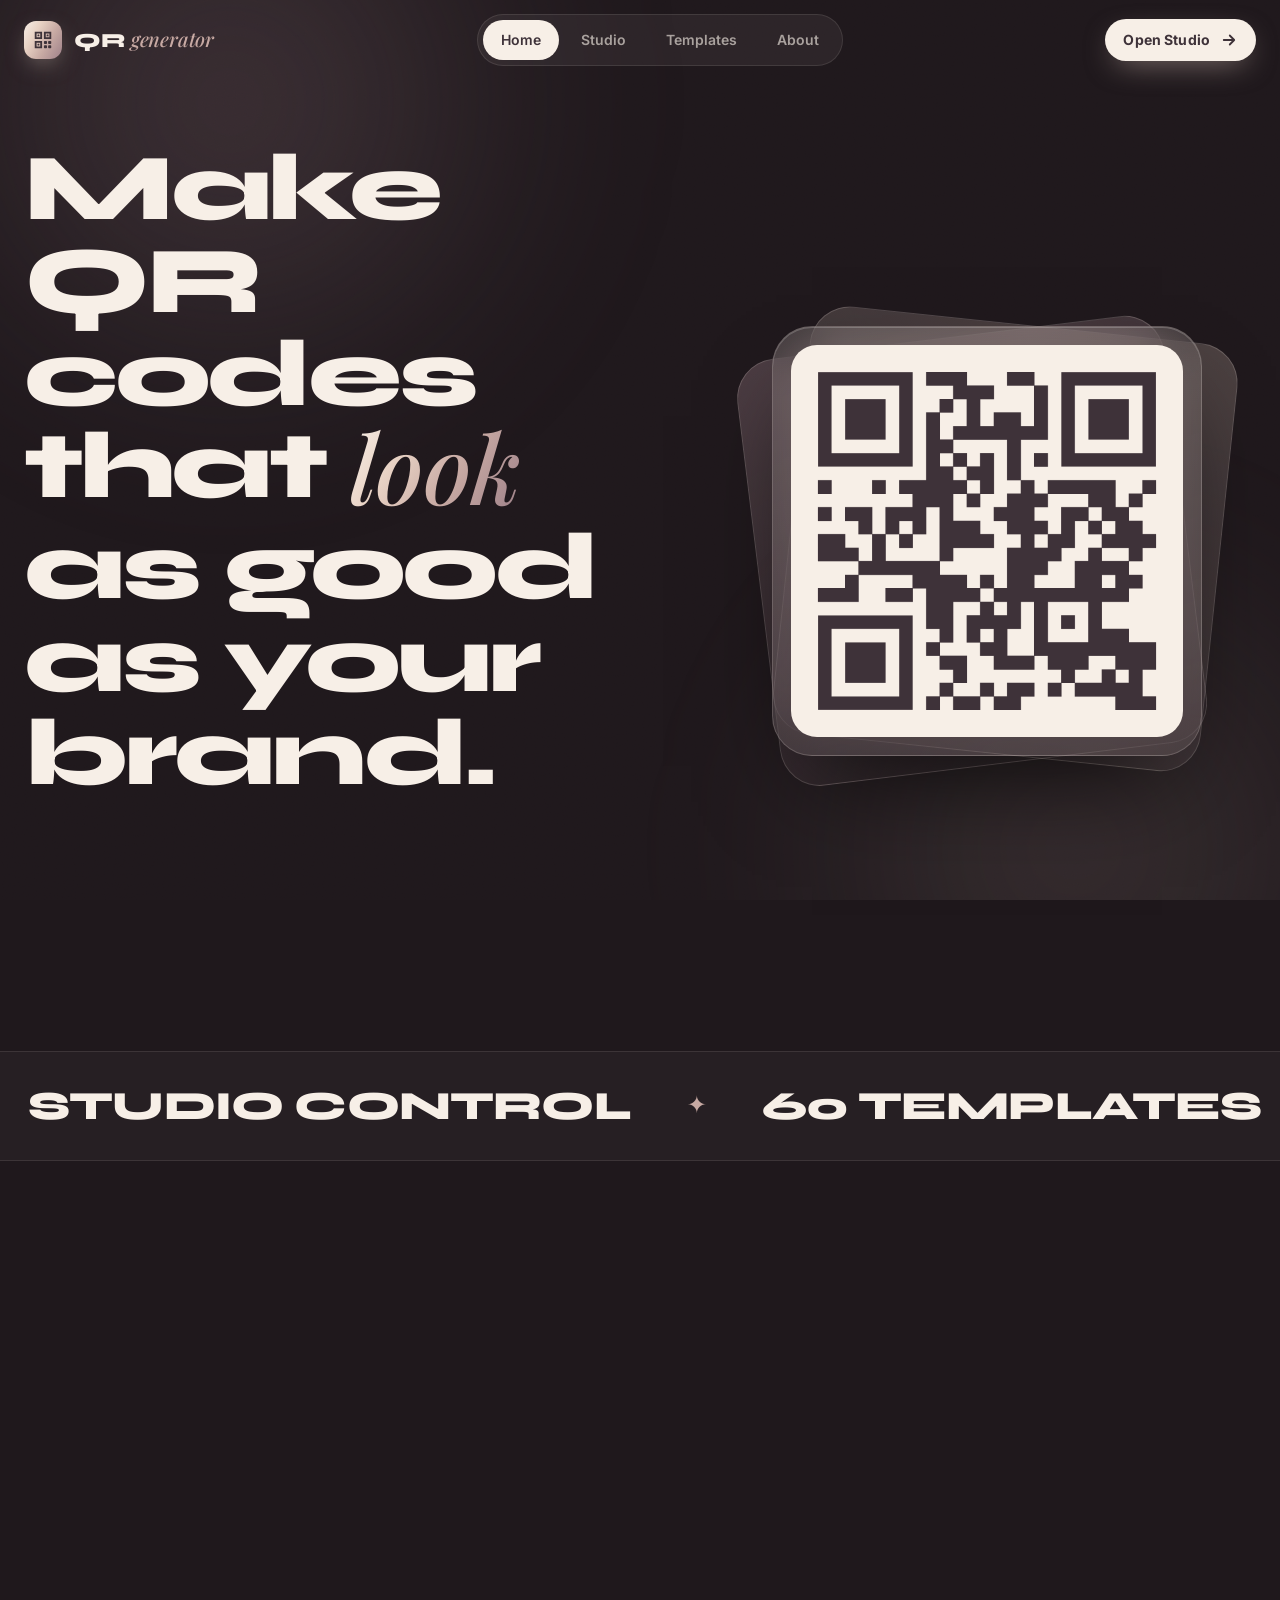
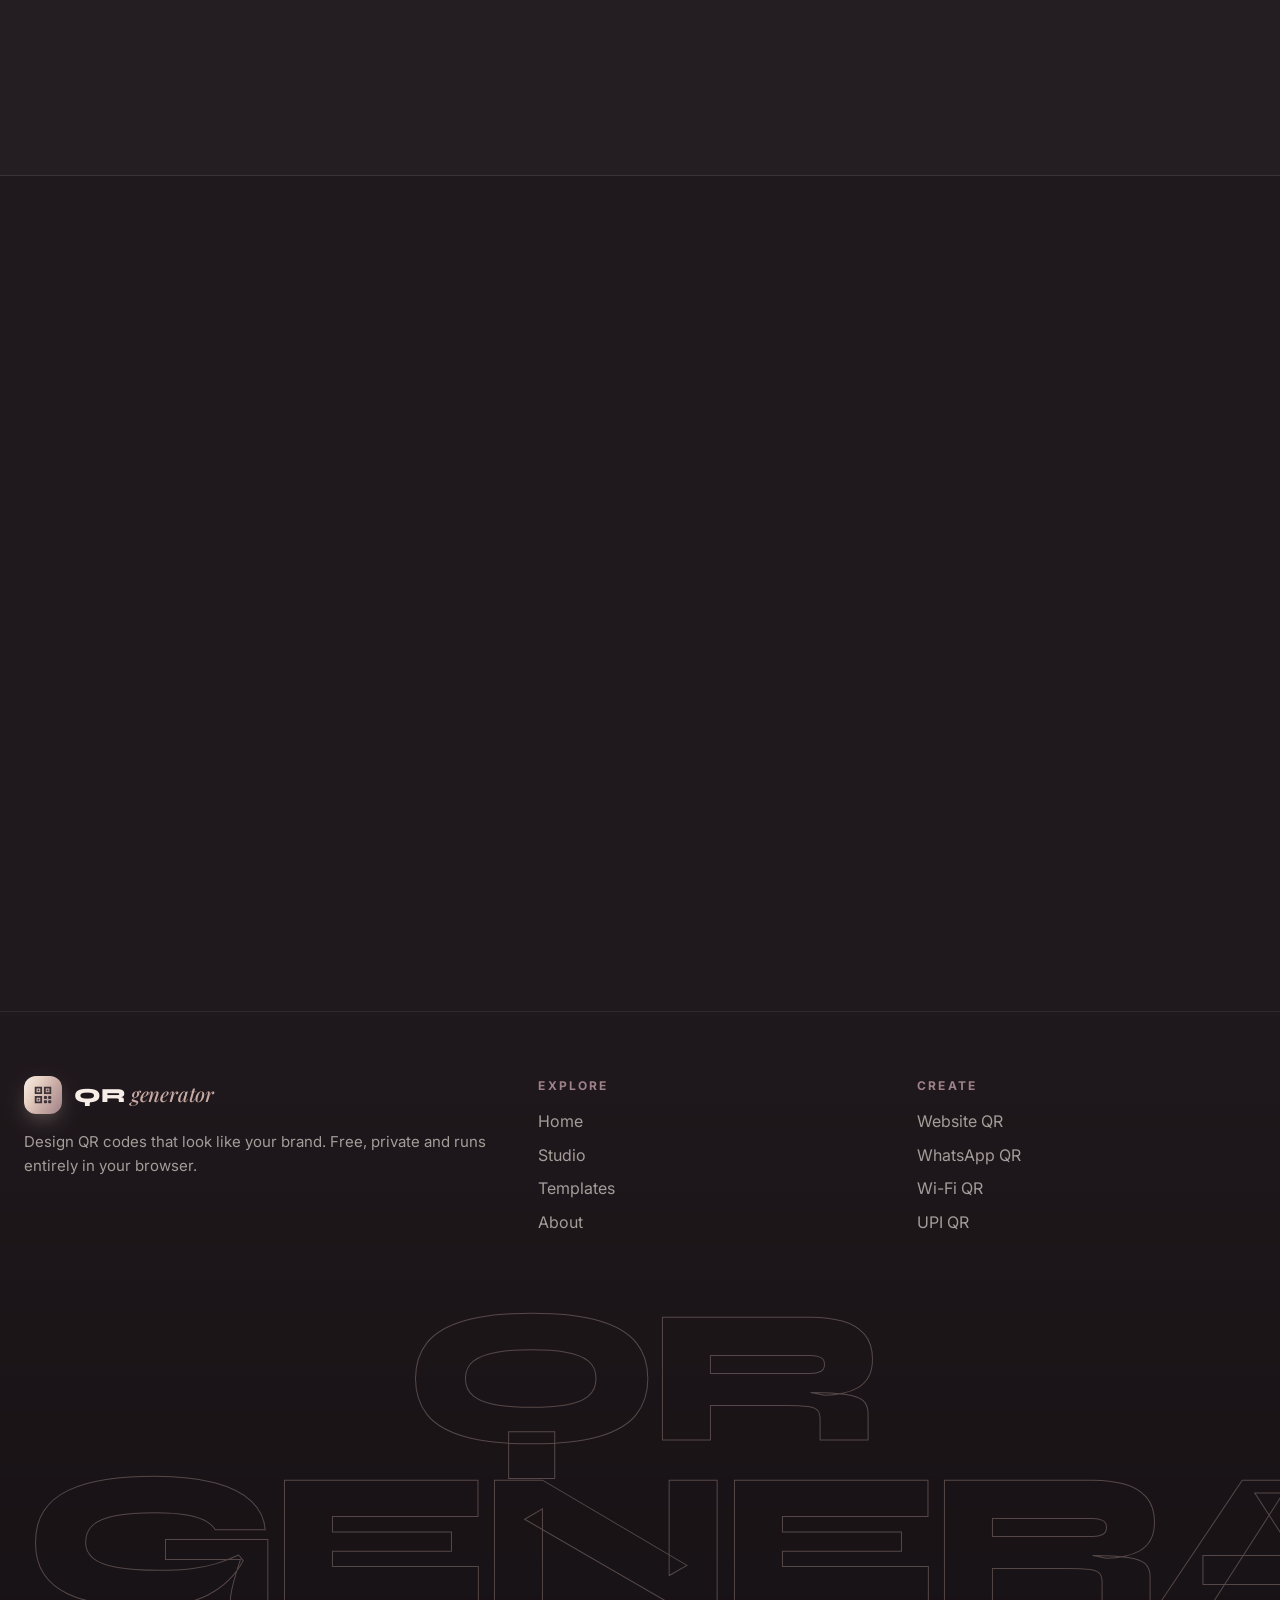
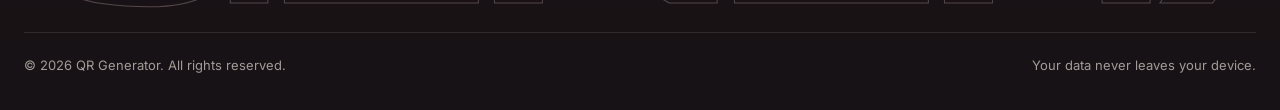
==== commit 29f71338: "Initial deploy via Zip2Git (19 files)" ====
--- a/index.html
+++ b/index.html
@@ -27,44 +27,29 @@
   <section class="hero">
     <div class="container hero-grid">
       <div class="hero-copy">
-        <span class="eyebrow" data-reveal>Free QR studio · No sign-up</span>
         <h1 class="display hero-title" data-split>Make QR codes that <em class="serif grad-text">look</em> as good as your brand.</h1>
-        <p class="lead" data-reveal style="--d:.25s">Paste a link, shape every detail inside the studio and export razor-sharp PNG or JPG. 60 templates, 60 colour combos, logos and backgrounds — all in your browser.</p>
+        <p class="lead" data-reveal style="--d:.25s">Paste a link, design it in the studio, download PNG or JPG.</p>
 
         <form class="urlbar" id="urlform" data-reveal style="--d:.35s" autocomplete="off" novalidate>
           <svg class="u-ico" viewBox="0 0 24 24" fill="none" stroke="currentColor" stroke-width="2" stroke-linecap="round" stroke-linejoin="round" aria-hidden="true"><path d="M10 13a5 5 0 0 0 7.07 0l3-3a5 5 0 0 0-7.07-7.07l-1.7 1.7"/><path d="M14 11a5 5 0 0 0-7.07 0l-3 3A5 5 0 0 0 11 21.07l1.7-1.7"/></svg>
           <label class="sr-only" for="url">Website link</label>
-          <input id="url" name="url" type="text" inputmode="url" placeholder="Paste your website link here…" spellcheck="false" autocapitalize="off">
+          <input id="url" name="url" type="text" inputmode="url" placeholder="Paste your link here…" spellcheck="false" autocapitalize="off">
           <button type="button" class="paste" id="paste" aria-label="Paste from clipboard" title="Paste">
             <svg viewBox="0 0 24 24" fill="none" stroke="currentColor" stroke-width="2" stroke-linecap="round" stroke-linejoin="round"><rect x="8" y="3" width="8" height="4" rx="1.5"/><path d="M16 5h2a2 2 0 0 1 2 2v12a2 2 0 0 1-2 2H6a2 2 0 0 1-2-2V7a2 2 0 0 1 2-2h2"/></svg>
             <span>Paste</span>
           </button>
           <button type="submit" class="btn btn-primary go" data-magnetic>Generate <svg class="arrow" viewBox="0 0 24 24" fill="none" stroke="currentColor" stroke-width="2.4" stroke-linecap="round" stroke-linejoin="round"><path d="M5 12h14M13 6l6 6-6 6"/></svg></button>
         </form>
-        <p class="hint" id="hint" data-reveal style="--d:.45s">Or start from <a href="studio.html?type=whatsapp">WhatsApp</a>, <a href="studio.html?type=wifi">Wi-Fi</a>, <a href="studio.html?type=upi">UPI</a> or <a href="templates.html">a ready-made template</a>.</p>
-
-        <ul class="pills" data-reveal style="--d:.55s">
-          <li><i></i>PNG &amp; JPG up to 4K</li>
-          <li><i></i>Logos &amp; icons</li>
-          <li><i></i>100% private</li>
-        </ul>
       </div>
 
-      <div class="hero-visual" data-reveal="scale" style="--d:.3s">
+      <div class="hero-visual" aria-hidden="false">
+        <div class="tunnel" id="tunnel" aria-hidden="true"></div>
         <div class="stage">
           <div class="stage-back s1"></div><div class="stage-back s2"></div>
-          <div class="stage-card" data-tilt>
-            <div class="stage-top"><span class="live"><i></i>Live preview</span><span class="stage-name" id="tplName">Plum Classic</span></div>
-            <div class="stage-qr"><canvas id="heroqr" width="640" height="640" aria-label="Live QR code preview" role="img"></canvas></div>
-            <div class="stage-dots" id="tplDots" aria-hidden="true"></div>
-          </div>
-          <div class="chip c1"><b>PNG</b> · <b>JPG</b></div>
-          <div class="chip c2">60+ templates</div>
-          <div class="chip c3"><svg viewBox="0 0 24 24" width="16" height="16" fill="none" stroke="currentColor" stroke-width="3" stroke-linecap="round" stroke-linejoin="round"><path d="M5 12l5 5 9-10"/></svg>Scan-ready</div>
+          <div class="stage-card" id="stageCard"><canvas id="heroqr" width="640" height="640" aria-label="QR code preview" role="img"></canvas></div>
         </div>
       </div>
     </div>
-    <a class="scroll-cue" href="#features" aria-label="Scroll to features"><span></span></a>
   </section>
 
   <!-- ============ MARQUEE ============ -->
--- a/css/style.css
+++ b/css/style.css
@@ -28,11 +28,11 @@
 }
 
 *, *::before, *::after { box-sizing: border-box; }
-html { scroll-behavior: smooth; -webkit-text-size-adjust: 100%; }
+html { overflow-x: clip; max-width: 100%; scroll-behavior: smooth; -webkit-text-size-adjust: 100%; }
 body {
   margin: 0; background: var(--bg); color: var(--text);
   font-family: var(--font-body); font-size: 16px; line-height: 1.6;
-  -webkit-font-smoothing: antialiased; overflow-x: hidden;
+  -webkit-font-smoothing: antialiased; overflow-x: clip;
 }
 img, canvas, svg { display: block; max-width: 100%; }
 a { color: inherit; text-decoration: none; }
@@ -160,7 +160,7 @@
 
 /* ----- loader + pixel transition ----- */
 .loader {
-  position: fixed; inset: 0; z-index: 9999; background: var(--ink); display: grid; place-items: center; overflow: hidden;
+  position: fixed; inset: 0; width: 100%; max-width: 100vw; z-index: 9999; background: var(--ink); display: grid; place-items: center; overflow: hidden;
 }
 .loader-in { display: flex; flex-direction: column; align-items: center; gap: 22px; }
 .loader-logo { display: flex; gap: 4px; font-family: var(--font-display); font-weight: 800; font-size: clamp(54px, 12vw, 120px); letter-spacing: -.04em; line-height: 1; }
@@ -205,3 +205,13 @@
   *, *::before, *::after { animation-duration: .001ms !important; animation-iteration-count: 1 !important; transition-duration: .001ms !important; scroll-behavior: auto !important; }
   [data-reveal], .split .w > span { opacity: 1; transform: none; }
 }
+
+@media (max-width: 640px) {
+  .container { width: calc(100% - 32px); }
+  .footer-big { margin: 36px 0 6px; }
+  .nav-in .brand span:last-child { font-size: 18px; }
+  .t-hero, .section { overflow-x: clip; }
+}
+
+.hero, .marquee, .stats, .cta, .t-hero { overflow-x: clip; }
+.tunnel { max-width: 100vw; }
--- a/css/home.css
+++ b/css/home.css
@@ -38,39 +38,32 @@
 .pills li { display: inline-flex; align-items: center; gap: 9px; font-size: 13px; font-weight: 600; padding: 8px 15px; border-radius: 999px; background: rgba(247, 239, 231, .05); border: 1px solid var(--line); color: var(--sand); }
 .pills i { width: 7px; height: 7px; border-radius: 50%; background: var(--dusty); box-shadow: 0 0 0 4px rgba(199, 169, 163, .18); }
 
-/* hero visual */
-.hero-visual { display: grid; place-items: center; }
-.stage { position: relative; width: min(440px, 100%); aspect-ratio: .88; }
-.stage-back { position: absolute; inset: 0; border-radius: 40px; border: 1px solid var(--line-2); }
-.stage-back.s1 { background: linear-gradient(160deg, rgba(158, 129, 137, .35), rgba(62, 50, 57, .2)); transform: rotate(-7deg) translate(-16px, 8px); animation: bob 9s ease-in-out infinite; }
-.stage-back.s2 { background: linear-gradient(200deg, rgba(232, 210, 196, .22), rgba(107, 85, 96, .15)); transform: rotate(6deg) translate(18px, -4px); animation: bob 11s ease-in-out infinite reverse; }
+/* hero visual — QR travels from the far back to the front */
+.hero-visual { max-width: 100%; display: grid; place-items: center; perspective: 1000px; perspective-origin: 50% 50%; position: relative; }
+.tunnel { position: absolute; inset: -10% -20%; transform-style: preserve-3d; pointer-events: none; }
+.tunnel i { position: absolute; border-radius: 22%; border: 2px solid rgba(232, 210, 196, .55); background: linear-gradient(135deg, rgba(232, 210, 196, .22), rgba(158, 129, 137, .06)); opacity: 0; transform: translate3d(0, 0, -2200px); animation: rush 4.5s linear infinite; box-shadow: 0 0 30px rgba(232, 210, 196, .18); }
+.tunnel i::after { content: ""; position: absolute; inset: 24%; border-radius: 28%; background: rgba(232, 210, 196, .55); }
+@keyframes rush { 0% { opacity: 0; transform: translate3d(0, 0, -2200px) rotate(var(--r)); } 18% { opacity: .8; } 85% { opacity: .55; } 100% { opacity: 0; transform: translate3d(0, 0, 620px) rotate(calc(var(--r) * -1)); } }
+html:not(.ready) .stage, html:not(.ready) .tunnel { opacity: 0; }
+.stage { position: relative; width: min(430px, 100%); aspect-ratio: 1; transform-style: preserve-3d; }
+.stage-back { position: absolute; inset: 0; border-radius: 40px; border: 1px solid var(--line-2); transform-style: preserve-3d; }
+.stage-back.s1 { background: linear-gradient(160deg, rgba(158, 129, 137, .35), rgba(62, 50, 57, .2)); --rot: -7deg; transform: rotate(-7deg) translate(-16px, 8px); }
+.stage-back.s2 { background: linear-gradient(200deg, rgba(232, 210, 196, .22), rgba(107, 85, 96, .15)); --rot: 6deg; transform: rotate(6deg) translate(18px, -4px); }
+html.ready .stage-back.s1 { animation: flyBack 1.9s cubic-bezier(.16, 1, .3, 1) .15s backwards, bob 9s ease-in-out 2s infinite; }
+html.ready .stage-back.s2 { animation: flyBack 1.9s cubic-bezier(.16, 1, .3, 1) .3s backwards, bob 11s ease-in-out 2.2s infinite reverse; }
+@keyframes flyBack { from { opacity: 0; transform: translate3d(0, -60px, -1800px) rotateX(40deg) rotateY(-35deg) rotate(var(--rot)); filter: blur(16px); } 55% { opacity: 1; } }
 @keyframes bob { 50% { translate: 0 -12px; } }
 .stage-card {
-  position: absolute; inset: 0; border-radius: 40px; padding: 22px; display: flex; flex-direction: column; gap: 16px;
+  position: absolute; inset: 0; border-radius: 40px; padding: 18px; display: grid;
   background: linear-gradient(160deg, rgba(247, 239, 231, .16), rgba(247, 239, 231, .05)); backdrop-filter: blur(22px); -webkit-backdrop-filter: blur(22px);
   border: 1px solid var(--line-2); box-shadow: 0 50px 100px -40px rgba(0, 0, 0, .8), inset 0 1px 0 rgba(255, 255, 255, .2);
-  transition: transform .25s ease-out; will-change: transform;
+  will-change: transform;
 }
-.stage-top { display: flex; justify-content: space-between; align-items: center; font-size: 13px; font-weight: 600; color: var(--muted); }
-.live { display: inline-flex; align-items: center; gap: 8px; }
-.live i { width: 8px; height: 8px; border-radius: 50%; background: #7CE3A1; box-shadow: 0 0 0 0 rgba(124, 227, 161, .6); animation: pulse 2s infinite; }
-@keyframes pulse { 70% { box-shadow: 0 0 0 9px rgba(124, 227, 161, 0); } 100% { box-shadow: 0 0 0 0 rgba(124, 227, 161, 0); } }
-.stage-name { font-family: var(--font-serif); font-style: italic; font-size: 16px; color: var(--sand); }
-.stage-qr { flex: 1; min-height: 0; border-radius: 26px; overflow: hidden; display: grid; place-items: center; background: #fff2; }
-.stage-qr canvas { width: 100%; height: 100%; object-fit: contain; border-radius: 26px; }
-.stage-qr canvas.pop { animation: pop .7s var(--ease); }
-@keyframes pop { from { opacity: 0; transform: scale(.92) rotate(-2deg); filter: blur(6px); } }
-.stage-dots { display: flex; justify-content: center; gap: 7px; }
-.stage-dots i { width: 7px; height: 7px; border-radius: 99px; background: rgba(247, 239, 231, .25); transition: width .4s var(--ease), background .4s; }
-.stage-dots i.on { width: 24px; background: var(--sand); }
-.chip { position: absolute; padding: 10px 16px; border-radius: 999px; font-size: 13px; font-weight: 600; background: var(--cream); color: var(--plum); box-shadow: 0 18px 40px -14px rgba(0, 0, 0, .6); display: inline-flex; gap: 7px; align-items: center; z-index: 2; }
-.chip.c1 { top: 8%; right: -6%; animation: bob 6s ease-in-out infinite; }
-.chip.c2 { bottom: 20%; left: -9%; background: var(--plum); color: var(--cream); border: 1px solid var(--line-2); animation: bob 7s ease-in-out infinite reverse; }
-.chip.c3 { bottom: -3%; right: 8%; animation: bob 8s ease-in-out infinite; }
-
-.scroll-cue { position: absolute; left: 50%; bottom: 26px; width: 26px; height: 42px; border-radius: 20px; border: 1.5px solid var(--line-2); transform: translateX(-50%); display: grid; place-items: start center; padding-top: 8px; }
-.scroll-cue span { width: 3px; height: 8px; border-radius: 3px; background: var(--sand); animation: cue 1.8s var(--ease) infinite; }
-@keyframes cue { 0% { opacity: 0; transform: translateY(0); } 30% { opacity: 1; } 100% { opacity: 0; transform: translateY(16px); } }
+html.ready .stage-card { animation: flyIn 1.9s cubic-bezier(.16, 1, .3, 1) backwards; }
+@keyframes flyIn { 0% { opacity: 0; transform: translate3d(0, -90px, -2400px) rotateX(48deg) rotateY(-40deg) scale(.5); filter: blur(22px); } 45% { opacity: 1; filter: blur(2px); } 100% { transform: none; filter: none; } }
+.stage-card canvas { width: 100%; height: 100%; object-fit: contain; border-radius: 26px; }
+.stage-card canvas.fly { animation: swapFly 1.2s cubic-bezier(.16, 1, .3, 1); }
+@keyframes swapFly { from { opacity: 0; transform: perspective(900px) translate3d(0, -30px, -800px) rotateX(30deg) rotateY(-24deg); filter: blur(10px); } 40% { opacity: 1; } }
 
 /* bento */
 .bento { display: grid; grid-template-columns: repeat(12, 1fr); gap: 18px; margin-top: 56px; }
@@ -165,16 +158,24 @@
 .cta-card h2 { font-size: clamp(34px, 6.4vw, 88px); max-width: 16ch; margin: 0 auto 38px; }
 
 @media (max-width: 980px) {
-  .hero { padding-top: 110px; }
-  .hero-grid { grid-template-columns: 1fr; }
-  .hero-visual { order: -1; margin-bottom: 18px; }
-  .stage { width: min(340px, 82%); }
-  .scroll-cue { display: none; }
+  .hero { min-height: 0; padding: 92px 0 56px; }
+  .hero-grid { grid-template-columns: 1fr; gap: 18px; }
+  .hero-visual { order: -1; }
+  .stage { width: min(250px, 62vw); }
+  .stage-card { border-radius: 30px; padding: 12px; } .stage-back { border-radius: 30px; }
+  .hero-title { font-size: clamp(36px, 10.5vw, 64px); margin: 8px 0 14px; }
+  .hero .lead { margin-bottom: 20px; font-size: 15px; }
 }
 @media (max-width: 640px) {
-  .urlbar { flex-wrap: wrap; border-radius: 30px; padding: 10px 12px 12px 18px; }
-  .urlbar input { flex: 1 1 calc(100% - 40px); padding: 10px 4px; }
-  .paste { flex: 1; justify-content: center; background: rgba(247, 239, 231, .06); }
-  .urlbar .go { flex: 2; }
-  .chip.c1 { right: -2%; } .chip.c2 { left: -3%; }
+  .urlbar { flex-wrap: wrap; border-radius: 28px; padding: 8px 10px 10px 16px; gap: 6px; }
+  .urlbar input { flex: 1 1 calc(100% - 40px); font-size: 16px; padding: 10px 4px; }
+  .paste { flex: 1; justify-content: center; background: rgba(247, 239, 231, .06); height: 48px; }
+  .urlbar .go { flex: 2; --h: 48px; padding: 0 18px; }
+  .section { padding: 64px 0; }
+  .bcard { padding: 22px; border-radius: 24px; } .b-studio { min-height: 0; }
+  .mock { grid-template-columns: 30px 1fr; } .mock-qr { grid-column: 1 / -1; max-height: 220px; }
+  .sw-grid { grid-template-columns: repeat(8, 1fr); }
+  .steps-list li { padding: 24px; border-radius: 24px; }
+  .tpl-head { margin-bottom: 26px; } .tpl-grid { gap: 12px; } .tpl-card { padding: 9px; border-radius: 20px; }
+  .cta-card { border-radius: 30px; }
 }
